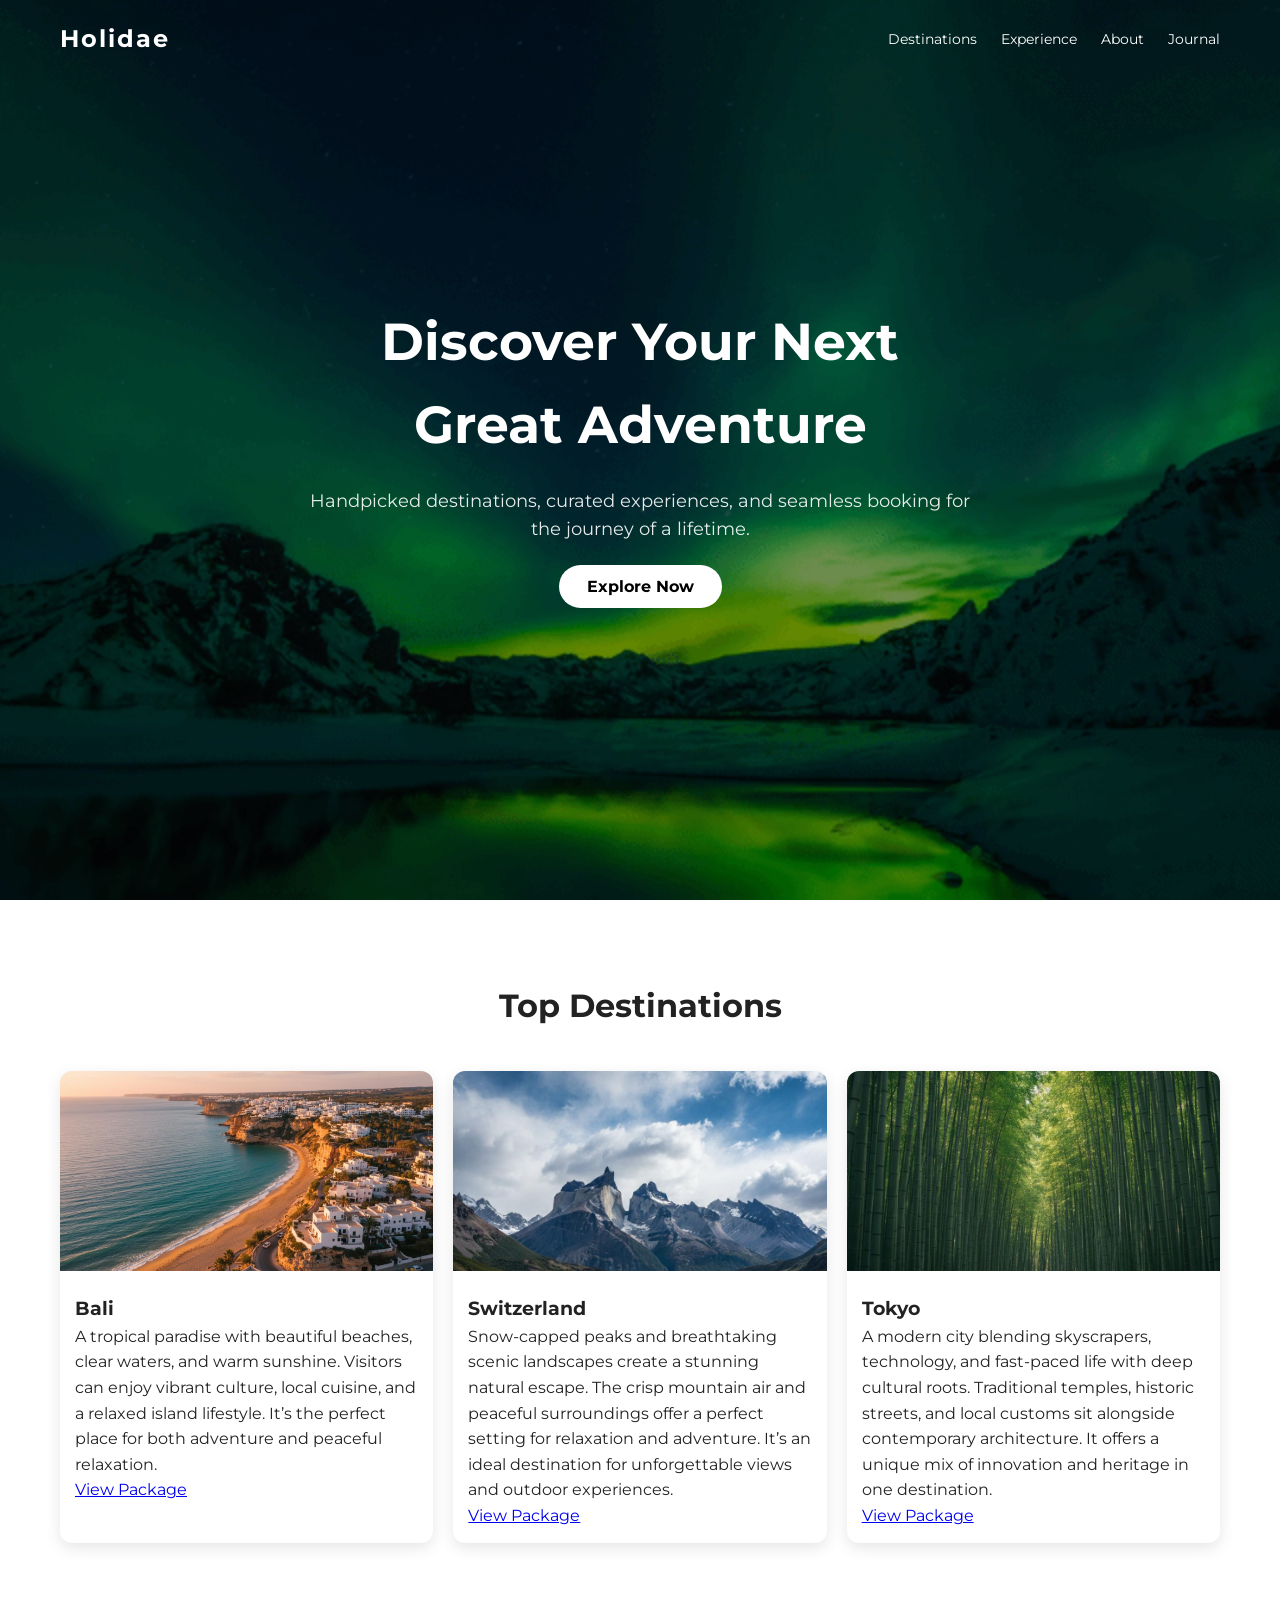
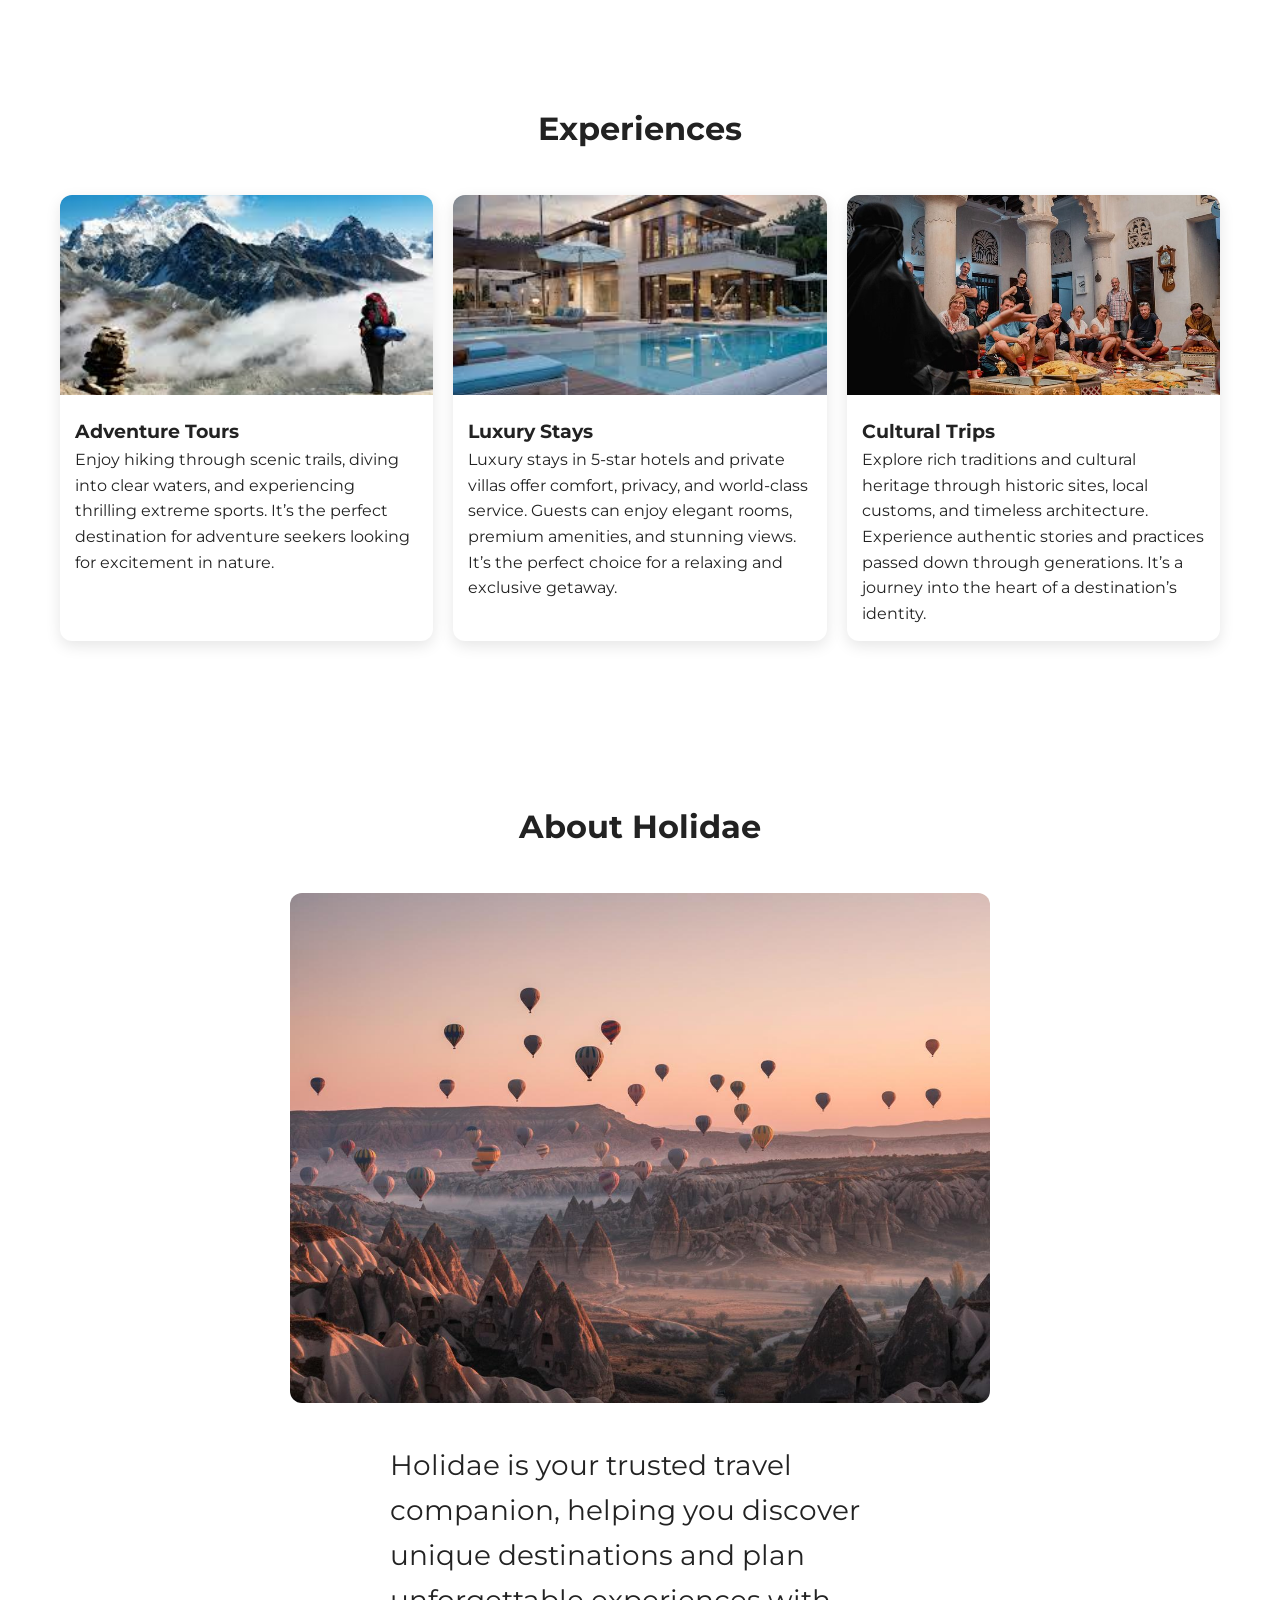
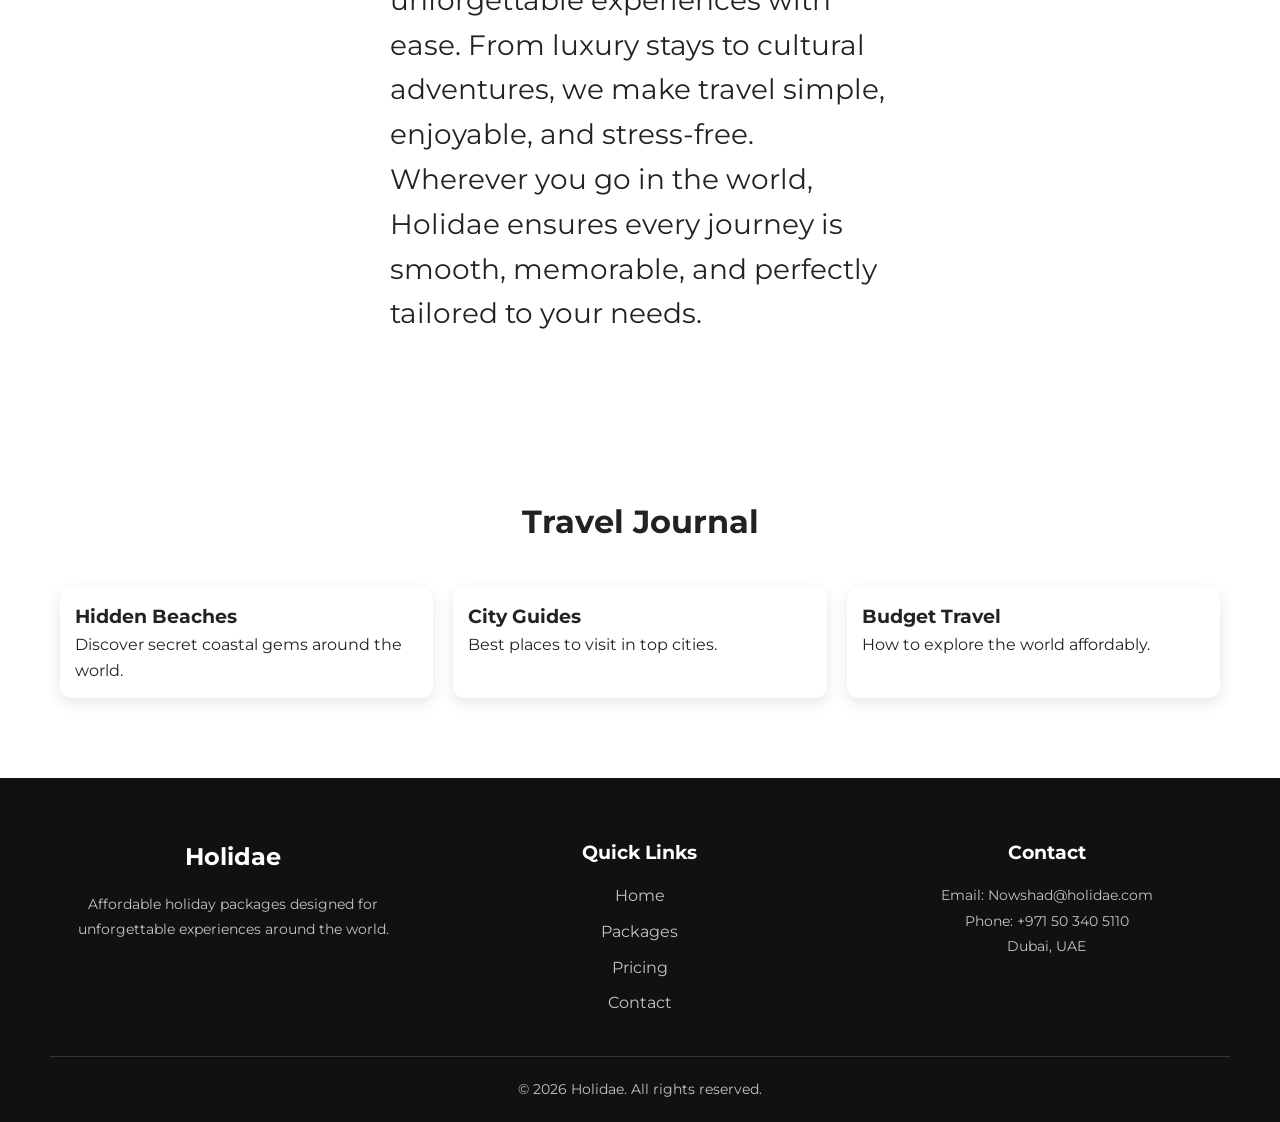
==== index.html @ 569f0fe9 "first commit" ====
<!DOCTYPE html>
<html lang="en">
<head>
    <meta charset="UTF-8">
    <meta name="viewport" content="width=device-width, initial-scale=1.0">
    <title>Holidae - Travel Landing Page</title>
    
    <!-- Main stylesheet for the whole site -->
    <link rel="stylesheet" href="website.css">
     <!-- JS for any interactive stuff -->
    <script src="website.js"></script>
</head>
<body>

    <!-- Top navigation bar with logo and page links -->
    <div class="navbar">
        <h1>Holidae</h1>
        <div class="nav-links">
            <a href="#destinations">Destinations</a>
            <a href="#experience">Experience</a>
            <a href="#about">About</a>
            <a href="#journal">Journal</a>
        </div>
    </div>
    <!-- Hero section — the big banner users see first when they land on the page -->
    <div class="hero">
        <div class="hero-content">
            <h2>Discover Your Next Great Adventure</h2>
            <p>Handpicked destinations, curated experiences, and seamless booking for the journey of a lifetime.</p>
            <!-- CTA button scrolls down to the destinations section -->
            <a href="#destinations" class="btn">Explore Now</a>
        </div>
    </div>

   <!-- Destinations section — shows 3 featured travel spots with images and links -->
    <section id="destinations">
        <h2 class="section-title">Top Destinations</h2>
        <div class="grid">
            <!-- Card 1: Bali -->
            <div class="card">
                <img src="img-hero-1.jpg" alt="Bali">
                <div class="card-content">
                    <h3>Bali</h3>
                    <p>A tropical paradise with beautiful beaches, clear waters, and warm sunshine. Visitors can enjoy vibrant culture, local cuisine, and a relaxed island lifestyle. It’s the perfect place for both adventure and peaceful relaxation.
</p>
                    <a href="Packages.html">View Package</a>
                </div>
            </div>
            <!-- Card 2: Switzerland -->
            <div class="card">
                <img src="img-dest-patagonia.jpg" alt="Switzerland">
                <div class="card-content">
                    <h3>Switzerland</h3>
                    <p>Snow-capped peaks and breathtaking scenic landscapes create a stunning natural escape. The crisp mountain air and peaceful surroundings offer a perfect setting for relaxation and adventure. It’s an ideal destination for unforgettable views and outdoor experiences.
</p>
                    <a href="packages1.html">View Package</a>
                </div>
            </div>
            <!-- Card 3: Tokyo -->
            <div class="card">
                <img src="img-dest-kyoto.jpg" alt="Tokyo">
                <div class="card-content">
                    <h3>Tokyo</h3>
                    <p>A modern city blending skyscrapers, technology, and fast-paced life with deep cultural roots. Traditional temples, historic streets, and local customs sit alongside contemporary architecture. It offers a unique mix of innovation and heritage in one destination.</p>
                    <a href="Packages2.html">View Package</a>
                </div>
            </div>
        </div>
    </section>
<!-- Experiences section — highlights the types of trips we offer -->
<section id="experience">
        <h2 class="section-title">Experiences</h2>
        <div class="grid">
            <div class="card">
                 <img src="download (1).jpg" alt="Experiences">
                <div class="card-content">
                    <h3>Adventure Tours</h3>
                    <p>Enjoy hiking through scenic trails, diving into clear waters, and experiencing thrilling extreme sports. It’s the perfect destination for adventure seekers looking for excitement in nature.
</p>
                </div>
            </div>

            <div class="card">
                <img src="download (3).jpg" alt="Experiences">
                <div class="card-content">
                    <h3>Luxury Stays</h3>
                    <p>Luxury stays in 5-star hotels and private villas offer comfort, privacy, and world-class service. Guests can enjoy elegant rooms, premium amenities, and stunning views. It’s the perfect choice for a relaxing and exclusive getaway.</p>
                </div>
            </div>
            <!-- just text cards for each experience type -->
            <div class="card">
                <img src="23.jpg" alt="Experiences">
                <div class="card-content">
                    <h3>Cultural Trips</h3>
                    <p>Explore rich traditions and cultural heritage through historic sites, local customs, and timeless architecture. Experience authentic stories and practices passed down through generations. It’s a journey into the heart of a destination’s identity.</p>
                </div>
            </div>
        </div>
    </section>

    <!-- About section — brief intro to what Holidae is all about -->
    <section id="about">
        <h2 class="section-title">About Holidae</h2>
        <div class="about">
            <!-- Image sits next to the description text -->
            <img src="img-exp-1.jpg" alt="About travel">
            <p>
                Holidae is your trusted travel companion, helping you discover unique destinations and plan unforgettable experiences with ease. From luxury stays to cultural adventures, we make travel simple, enjoyable, and stress-free. Wherever you go in the world, Holidae ensures every journey is smooth, memorable, and perfectly tailored to your needs.

            </p>
        </div>
    </section>

    <!-- Journal section — travel blog previews,-->
    <section id="journal">
        <h2 class="section-title">Travel Journal</h2>
        <div class="grid">
            <div class="card">
                <div class="card-content">
                    <h3>Hidden Beaches</h3>
                    <p>Discover secret coastal gems around the world.</p>
                </div>
            </div>

            <div class="card">
                <div class="card-content">
                    <h3>City Guides</h3>
                    <p>Best places to visit in top cities.</p>
                </div>
            </div>

            <div class="card">
                <div class="card-content">
                    <h3>Budget Travel</h3>
                    <p>How to explore the world affordably.</p>
                </div>
            </div>
        </div>
    </section>


<footer class="footer">

    <div class="footer-container">

        <!-- BRAND -->
        <div class="footer-brand">
            <h2>Holidae</h2>
            <p>
                Affordable holiday packages designed for unforgettable experiences around the world.
            </p>
        </div>

        <!-- QUICK LINKS -->
        <div class="footer-links">
            <h3>Quick Links</h3>

            <a href="#home">Home</a>
            <a href="#destinations">Packages</a>
            <a href="#pricing">Pricing</a>
            <a href="#contact">Contact</a>
        </div>

        <!-- CONTACT -->
        <div class="footer-contact">
            <h3>Contact</h3>

            <p>Email: Nowshad@holidae.com</p>
            <p>Phone: +971 50 340 5110</p>
            <p>Dubai, UAE</p>
        </div>

    </div>

    <!-- COPYRIGHT -->
    <div class="footer-bottom">
        <p>© 2026 Holidae. All rights reserved.</p>
    </div>

</footer>

</body>
</html>
---- website.css ----
/* Google Font import — has to come before everything else or it won't load */
@import url('https://fonts.googleapis.com/css2?family=Montserrat:wght@300;400;500;600;700&display=swap');

/* Reset default browser styles so everything starts clean */
* {
    margin: 0;
    padding: 0;
    box-sizing: border-box;
}

/* Base styles for the whole page */
body {
    font-family: 'Montserrat', sans-serif;
    line-height: 1.6;
    color: #222;
    background: #fff;
}
/* ── NAVBAR ── */

/* Sits on top of the hero image, floats above everything */
.navbar {
    display: flex;
    justify-content: space-between;
    align-items: center;
    padding: 20px 60px;
    position: absolute;
    width: 100%;
    z-index: 10;
    color: white;
    transition: all 0.3s ease;
}
/* When the user scrolls down, JS adds this class to shrink and darken the bar */
.navbar.shrink {
    padding: 10px 20px;
    background: rgba(0,0,0,0.85);
}

.navbar h1 {
    font-size: 24px;
    letter-spacing: 2px;
}
/* Subtle fade on hover instead of a color change */
.nav-links a {
    margin-left: 20px;
    text-decoration: none;
    color: white;
    font-size: 14px;
    transition: 0.3s;
}
/* Subtle fade on hover instead of a color change */
.nav-links a:hover {
    opacity: 0.7;
}

/* ── HERO ── */

/* Full-screen banner with a GIF background */

.hero {
    height: 100vh;
    background: url("ezgif.com-video-to-gif-converter.gif") center/cover no-repeat;
    display: flex;
    align-items: center;
    justify-content: center;
    text-align: center;
    color: white;
    position: relative;
}
/* Dark overlay so the white text is actually readable over the GIF */
.hero::after {
    content: "";
    position: absolute;
    top: 0;
    left: 0;
    width: 100%;
    height: 100%;
    background: rgba(0,0,0,0.45);
}
/* The text sits above the overlay using z-index */
.hero-content {
    position: relative;
    max-width: 700px;
    z-index: 1;
    padding: 20px;
}

.hero h2 {
    font-size: 52px;
    margin-bottom: 20px;
}

.hero p {
    font-size: 18px;
    margin-bottom: 30px;
    opacity: 0.9;
}

/* ── BUTTON ── */  

/* Pill-shaped white button used in the hero */
.btn {
    padding: 12px 28px;
    background: white;
    color: black;
    text-decoration: none;
    border-radius: 30px;
    font-weight: bold;
    transition: 0.3s;
}
/* Slight grow on hover for a nice feel */
.btn:hover {
    transform: scale(1.05);
}

/* ── SECTIONS ── */

/* Breathing room for every section */

section {
    padding: 80px 60px;
}

.section-title {
    text-align: center;
    margin-bottom: 40px;
    font-size: 32px;
}


/* ── GRID ── */

/* Auto-fills columns, each at least 250px wide — works on any screen size */

.grid {
    display: grid;
    grid-template-columns: repeat(auto-fit, minmax(250px, 1fr));
    gap: 20px;
}

/* ── CARDS ── */

.card {
    border-radius: 12px;
    overflow: hidden;
    box-shadow: 0 5px 15px rgba(0,0,0,0.1);
    background: #fff;
    transition: transform 0.3s ease, box-shadow 0.3s ease;
}
/* Cards pop up and cast a deeper shadow when hovered */
.card:hover {
    transform: scale(1.05);
    box-shadow: 0 15px 30px rgba(0,0,0,0.2);
}
/* Fixed height so all card images line up neatly */
.card img {
    width: 100%;
    height: 200px;
    object-fit: cover;
}

.card-content {
    padding: 15px;
}

/* ── ABOUT ── */

/* Side-by-side image + text layout, wraps on smaller screens */
.about {
    display: flex;
    gap: 40px;
    align-items: center;
    flex-wrap: wrap;
    justify-content: center;
}

.about img {
    width: 700px;
    max-width: 100%;
    border-radius: 12px;
}

.about p {
    max-width: 500px;
    font-size: 28px;
}

/* ── FOOTER ── */

footer {
    background: #111;
    color: white;
    text-align: center;
    padding: 30px;
}

/* ── SCROLL ANIMATIONS ── */

/* Elements start invisible and slightly shifted down */

.hidden {
    opacity: 0;
    transform: translateY(30px);
    transition: all 0.6s ease;
}

/* JS adds this class when an element enters the viewport */
.show {
    opacity: 1;
    transform: translateY(0);
}

.footer{
    background: #111;
    color: white;
    padding: 60px 50px 20px;
}

.footer-container{
    display: grid;
    grid-template-columns: repeat(auto-fit, minmax(220px, 1fr));
    gap: 40px;
    margin-bottom: 30px;
}

.footer h2,
.footer h3{
    margin-bottom: 15px;
}

.footer p{
    color: rgba(255,255,255,0.75);
    font-size: 14px;
    line-height: 1.8;
}

.footer-links{
    display: flex;
    flex-direction: column;
}

.footer-links a{
    color: rgba(255,255,255,0.75);
    text-decoration: none;
    margin-bottom: 10px;
    transition: 0.3s;
}

.footer-links a:hover{
    color: white;
    transform: translateX(5px);
}

.footer-bottom{
    border-top: 1px solid rgba(255,255,255,0.15);
    padding-top: 20px;
    text-align: center;
}

/* ── MOBILE ── */

@media (max-width: 768px) {

    /* Less side padding on small screens */
    .navbar {
        padding: 20px;
    }

    /* Smaller heading so it doesn't overflow on phones */
    .hero h2 {
        font-size: 32px;
    }

    section {
        padding: 60px 20px;
    }

    /* Stack the about image and text vertically on mobile */
    .about {
        flex-direction: column;
        text-align: center;
    }
}
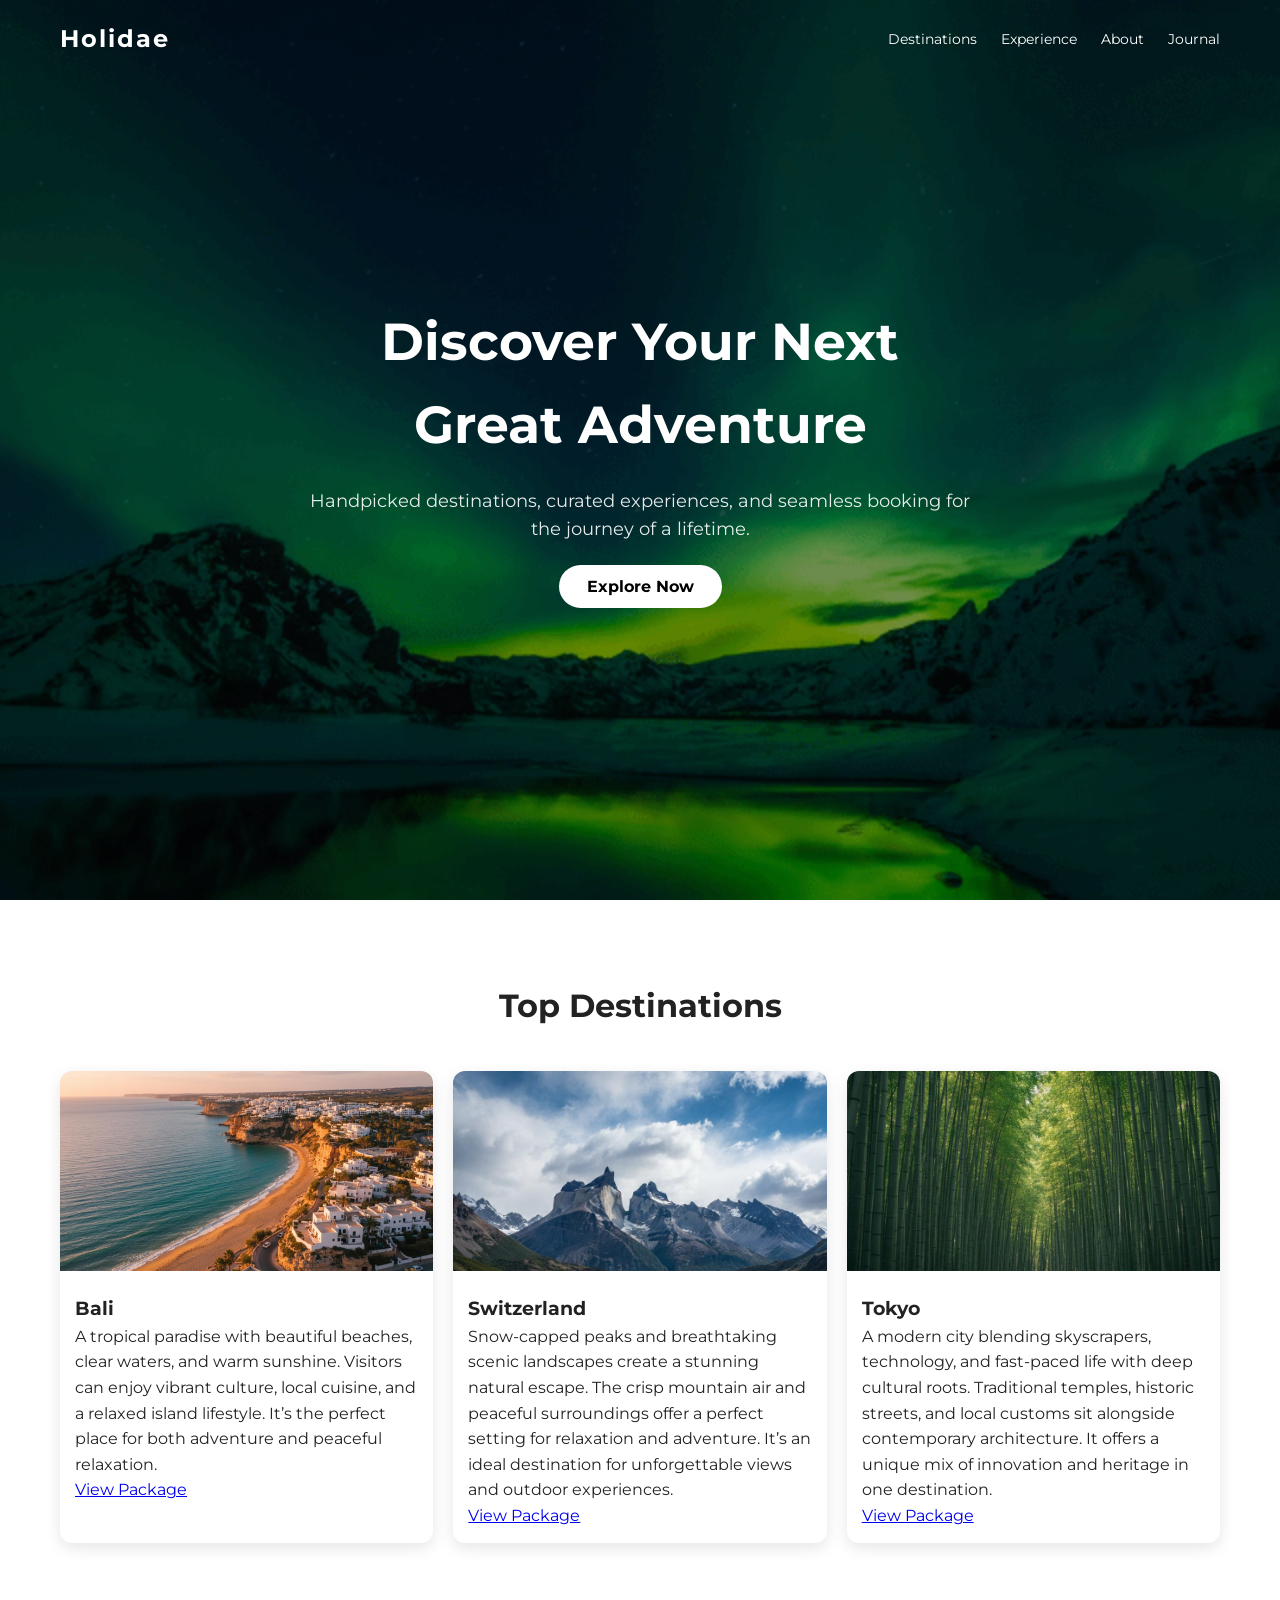
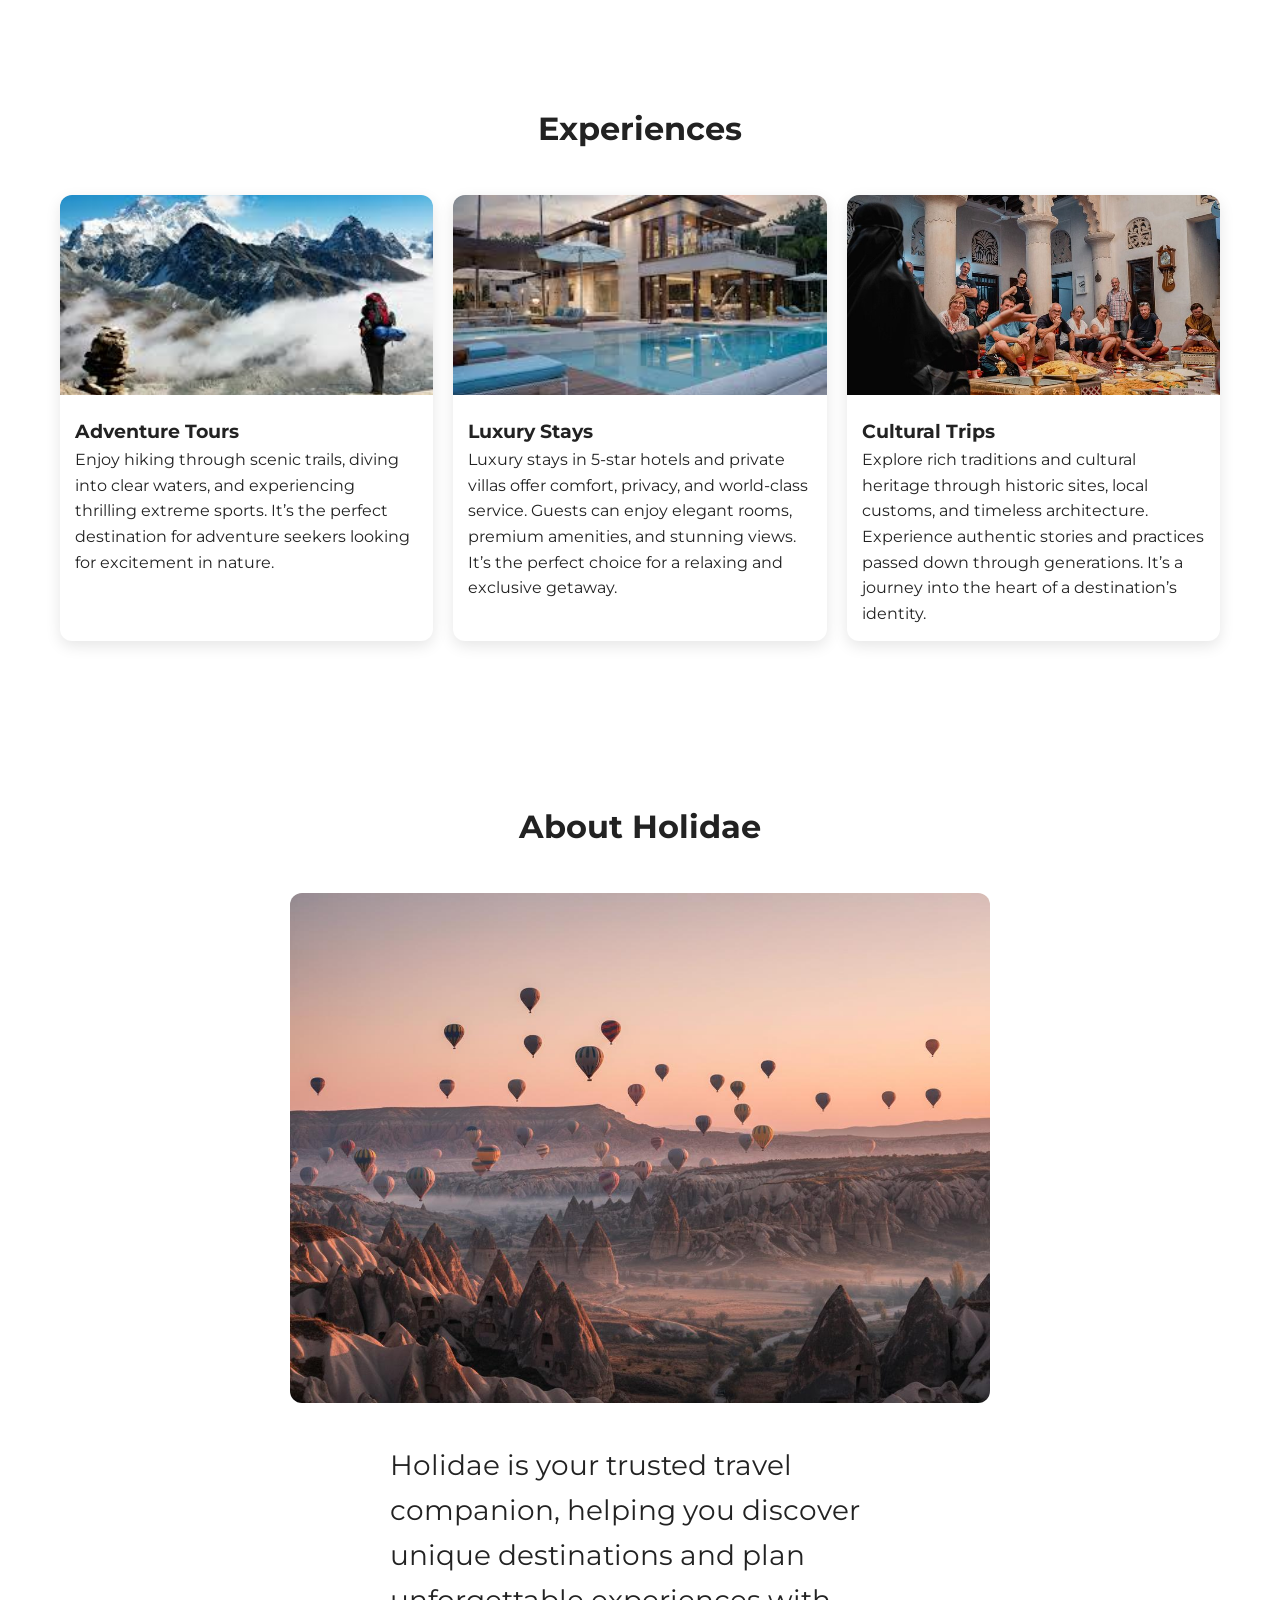
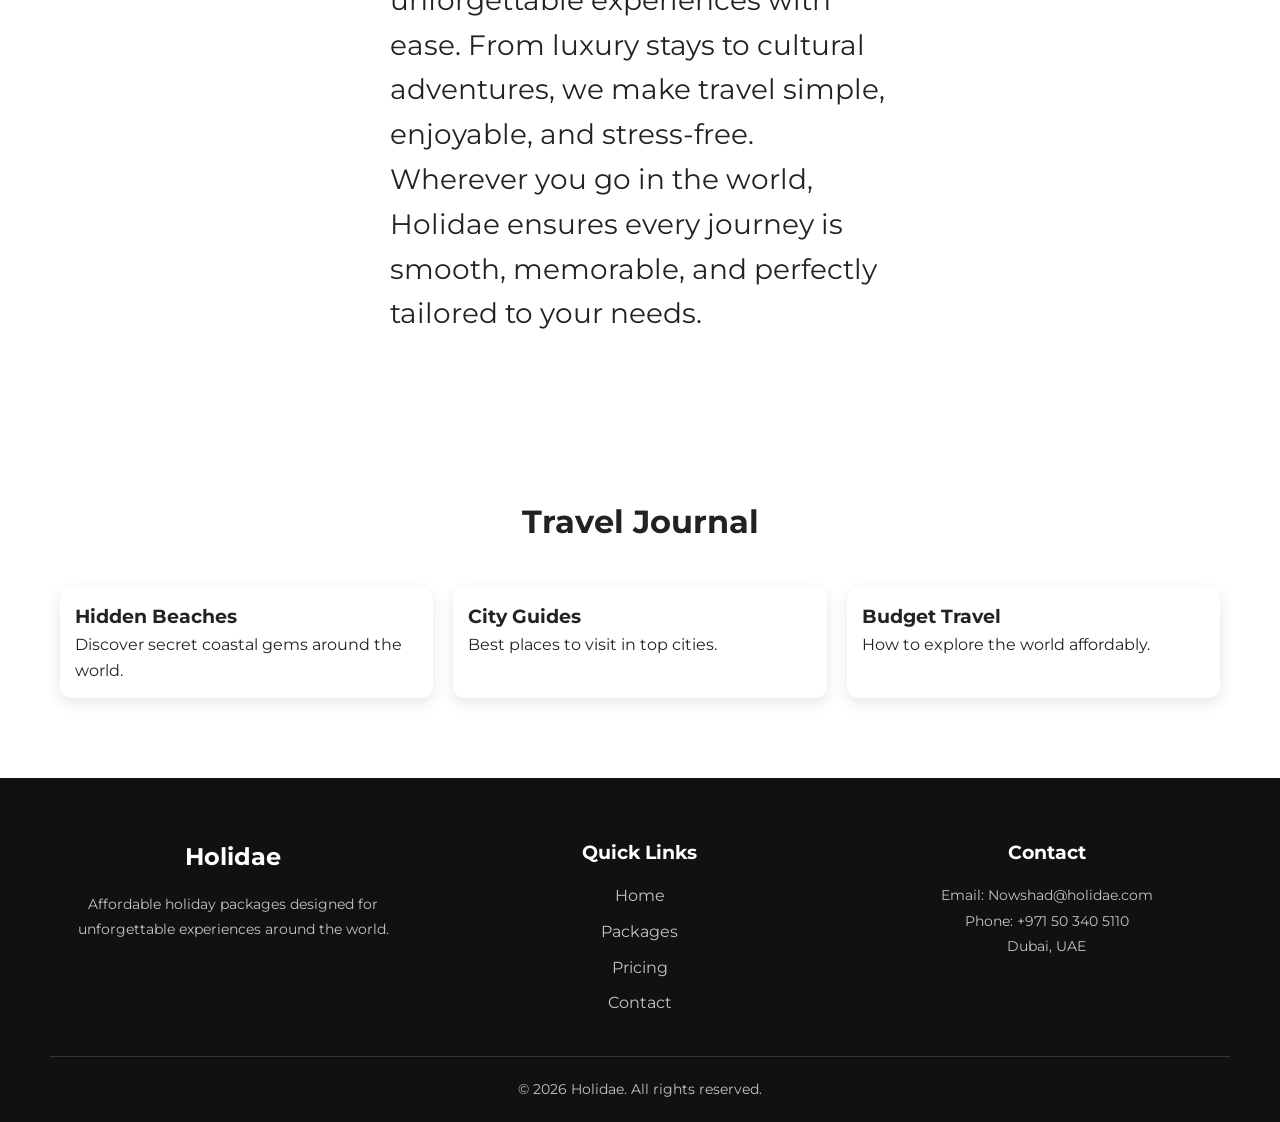
==== commit fafcd576: "first commit" ====
--- a/index.html
+++ b/index.html
@@ -43,7 +43,7 @@
                     <h3>Bali</h3>
                     <p>A tropical paradise with beautiful beaches, clear waters, and warm sunshine. Visitors can enjoy vibrant culture, local cuisine, and a relaxed island lifestyle. It’s the perfect place for both adventure and peaceful relaxation.
 </p>
-                    <a href="Packages.html">View Package</a>
+                    <a href="packages.html">View Package</a>
                 </div>
             </div>
             <!-- Card 2: Switzerland -->
